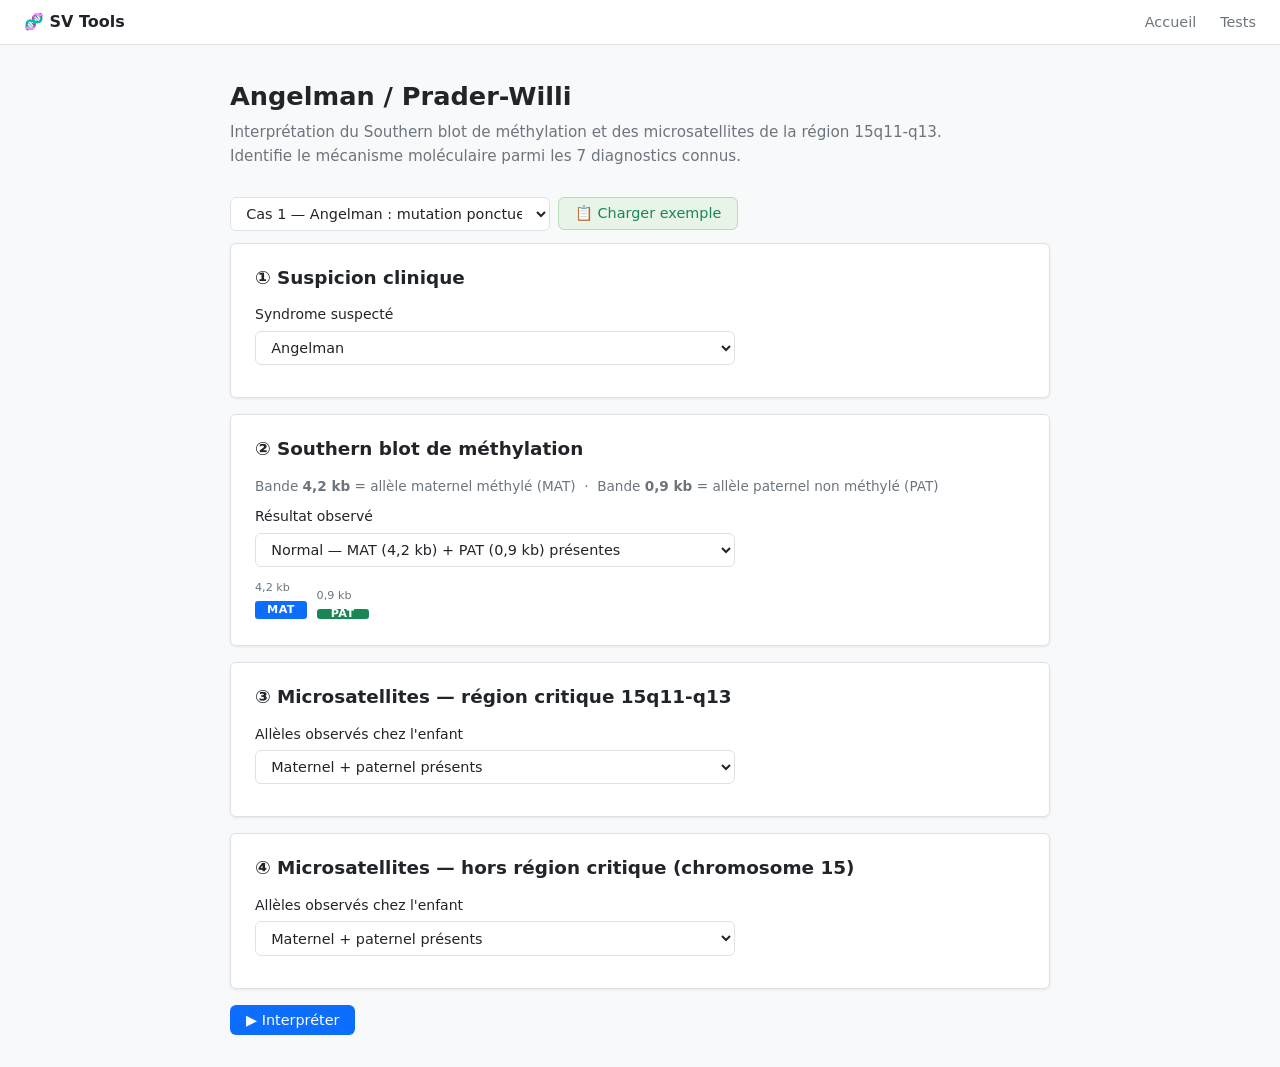
==== tools/angelman-pw/index.html @ 65243d26 "Ajout outil Angelman / Prader-Willi (logic + tests + UI)" ====
<!DOCTYPE html>
<html lang="fr">
<head>
  <meta charset="UTF-8">
  <meta name="viewport" content="width=device-width, initial-scale=1.0">
  <title>Angelman / Prader-Willi — SV Tools</title>
  <link rel="stylesheet" href="../../style.css">
  <style>
    /* ── Sélects larges ── */
    .wide-select { max-width: 480px; }

    /* ── Bande de référence (Southern) ── */
    .band-visual {
      display: flex;
      align-items: flex-end;
      gap: .6rem;
      margin: .6rem 0 .4rem;
    }
    .band {
      border-radius: 3px;
      display: flex;
      align-items: center;
      justify-content: center;
      font-size: .7rem;
      font-weight: 700;
      color: #fff;
      letter-spacing: .04em;
    }
    .band-mat { background: #0d6efd; width: 52px; height: 18px; }
    .band-pat { background: #198754; width: 52px; height: 10px; }
    .band-absent { opacity: .15; }

    /* ── Statuts diagnostics ── */
    .status-possible   { background: #d1e7dd; color: #0a3622; font-weight: 700; font-size: .78rem; }
    .status-impossible { background: #f8d7da; color: #58151c; font-weight: 700; font-size: .78rem; }
    .status-ambiguous  { background: #fff3cd; color: #664d03; font-weight: 700; font-size: .78rem; }

    /* ── Carte diagnostic principal ── */
    .diagnosis-main {
      border-left: 4px solid var(--accent);
      padding: .9rem 1.2rem;
      background: var(--surface);
      border-radius: 0 var(--radius) var(--radius) 0;
      margin-bottom: .75rem;
    }
    .diagnosis-main.confidence-high   { border-color: #198754; }
    .diagnosis-main.confidence-medium { border-color: #ffc107; }
    .diagnosis-main.confidence-low    { border-color: #adb5bd; }
    .diagnosis-name { font-size: 1.1rem; font-weight: 700; margin-bottom: .3rem; }
    .confidence-badge {
      display: inline-block;
      font-size: .72rem;
      font-weight: 700;
      padding: .15rem .5rem;
      border-radius: 20px;
      text-transform: uppercase;
      letter-spacing: .05em;
    }
    .confidence-high   { background: #d1e7dd; color: #0a3622; }
    .confidence-medium { background: #fff3cd; color: #664d03; }
    .confidence-low    { background: #f8f9fa; color: var(--text-muted); border: 1px solid var(--border); }

    /* ── Warnings ── */
    .warning-box {
      background: #fff3cd;
      border-left: 3px solid #ffc107;
      padding: .55rem .85rem;
      border-radius: 0 var(--radius) var(--radius) 0;
      font-size: .85rem;
      color: #664d03;
      margin-bottom: .5rem;
    }

    details > summary {
      cursor: pointer;
      font-size: .875rem;
      color: var(--accent);
      list-style: none;
      padding: .3rem 0;
      user-select: none;
    }
    details > summary::before { content: "▶  "; font-size: .7rem; }
    details[open] > summary::before { content: "▼  "; }
    details > summary:hover { text-decoration: underline; }
  </style>
</head>
<body>

<nav>
  <span class="nav-brand">🧬 SV Tools</span>
  <a href="../../index.html">Accueil</a>
  <a href="../../tests/run-tests.html">Tests</a>
</nav>

<main>
  <h1>Angelman / Prader-Willi</h1>
  <p class="page-subtitle">
    Interprétation du Southern blot de méthylation et des microsatellites de la région 15q11-q13.<br>
    Identifie le mécanisme moléculaire parmi les 7 diagnostics connus.
  </p>

  <!-- Boutons d'exemple -->
  <div class="btn-row" style="flex-wrap:wrap;align-items:center">
    <select id="example-select" style="max-width:320px">
      <option value="1">Cas 1 — Angelman : mutation ponctuelle UBE3A</option>
      <option value="2">Cas 2 — Angelman : disomie uniparentale paternelle</option>
      <option value="3">Cas 3 — Angelman : délétion maternelle</option>
      <option value="4">Cas 4 — Angelman : erreur d'empreinte maternelle</option>
      <option value="5">Cas 5 — Prader-Willi : disomie uniparentale maternelle</option>
      <option value="6">Cas 6 — Prader-Willi : délétion paternelle</option>
      <option value="7">Cas 7 — Prader-Willi : erreur d'empreinte paternelle</option>
      <option value="8">Cas 8 — Angelman : microsatellite non informatif</option>
    </select>
    <button class="btn btn-example" onclick="loadExample()">📋 Charger exemple</button>
  </div>

  <!-- ① Suspicion clinique ───────────────────────────────────────────────── -->
  <div class="card">
    <h2>① Suspicion clinique</h2>
    <div class="input-group">
      <label for="clinical-suspicion">Syndrome suspecté</label>
      <select id="clinical-suspicion" class="wide-select">
        <option value="Angelman">Angelman</option>
        <option value="Prader-Willi">Prader-Willi</option>
        <option value="unknown">Inconnu / non précisé</option>
      </select>
    </div>
  </div>

  <!-- ② Southern blot ────────────────────────────────────────────────────── -->
  <div class="card">
    <h2>② Southern blot de méthylation</h2>
    <p class="text-muted" style="font-size:.85rem;margin-bottom:.6rem">
      Bande <strong>4,2 kb</strong> = allèle maternel méthylé (MAT) &nbsp;·&nbsp;
      Bande <strong>0,9 kb</strong> = allèle paternel non méthylé (PAT)
    </p>
    <div class="input-group">
      <label for="southern">Résultat observé</label>
      <select id="southern" class="wide-select" onchange="updateBandVisual()">
        <option value="normal">Normal — MAT (4,2 kb) + PAT (0,9 kb) présentes</option>
        <option value="mat_absent_pat_only">MAT absente — PAT (0,9 kb) seule → profil Angelman</option>
        <option value="pat_absent_mat_only">PAT absente — MAT (4,2 kb) seule → profil Prader-Willi</option>
        <option value="unknown">Inconnu / non disponible</option>
      </select>
    </div>
    <!-- Représentation visuelle des bandes -->
    <div class="band-visual" id="band-visual">
      <div>
        <div class="text-muted" style="font-size:.7rem;margin-bottom:.25rem">4,2 kb</div>
        <div class="band band-mat" id="band-mat">MAT</div>
      </div>
      <div>
        <div class="text-muted" style="font-size:.7rem;margin-bottom:.25rem">0,9 kb</div>
        <div class="band band-pat" id="band-pat">PAT</div>
      </div>
    </div>
  </div>

  <!-- ③ Microsatellites région critique ──────────────────────────────────── -->
  <div class="card">
    <h2>③ Microsatellites — région critique 15q11-q13</h2>
    <div class="input-group">
      <label for="critical-micro">Allèles observés chez l'enfant</label>
      <select id="critical-micro" class="wide-select">
        <option value="maternal_and_paternal">Maternel + paternel présents</option>
        <option value="paternal_only">Paternel uniquement</option>
        <option value="maternal_only">Maternel uniquement</option>
        <option value="non_informative">Non informatif (allèles parentaux de même taille)</option>
        <option value="unknown">Inconnu / non disponible</option>
      </select>
    </div>
  </div>

  <!-- ④ Microsatellites hors région critique ─────────────────────────────── -->
  <div class="card">
    <h2>④ Microsatellites — hors région critique (chromosome 15)</h2>
    <div class="input-group">
      <label for="outside-micro">Allèles observés chez l'enfant</label>
      <select id="outside-micro" class="wide-select">
        <option value="maternal_and_paternal">Maternel + paternel présents</option>
        <option value="paternal_only">Paternel uniquement</option>
        <option value="maternal_only">Maternel uniquement</option>
        <option value="non_informative">Non informatif (allèles parentaux de même taille)</option>
        <option value="unknown">Inconnu / non disponible</option>
      </select>
    </div>
  </div>

  <!-- Action ────────────────────────────────────────────────────────────── -->
  <div class="btn-row">
    <button class="btn btn-primary" onclick="calculate()">▶ Interpréter</button>
  </div>

  <div id="error-area" class="hidden"></div>
  <div id="results-area" class="hidden"></div>

</main>

<script src="logic.js"></script>
<script src="ui.js"></script>
</body>
</html>
---- style.css ----
/* ─── Reset & base ──────────────────────────────────────────────────── */
*, *::before, *::after { box-sizing: border-box; margin: 0; padding: 0; }

:root {
  --bg:          #f8f9fa;
  --surface:     #ffffff;
  --border:      #dee2e6;
  --text:        #212529;
  --text-muted:  #6c757d;
  --accent:      #0d6efd;
  --accent-hover:#0b5ed7;
  --highlight:   #fff3cd;   /* valeur clé dans les tableaux */
  --highlight-border: #ffc107;
  --step-num-bg: #0d6efd;
  --step-num-fg: #ffffff;
  --success:     #198754;
  --danger:      #dc3545;
  --radius:      6px;
  --shadow:      0 1px 3px rgba(0,0,0,.08);
}

html { font-size: 16px; }

body {
  font-family: system-ui, -apple-system, "Segoe UI", sans-serif;
  background: var(--bg);
  color: var(--text);
  line-height: 1.55;
  min-height: 100vh;
}

/* ─── Nav ───────────────────────────────────────────────────────────── */
nav {
  background: var(--surface);
  border-bottom: 1px solid var(--border);
  padding: .6rem 1.5rem;
  display: flex;
  align-items: center;
  gap: 1.5rem;
  font-size: .9rem;
}
nav a {
  color: var(--text-muted);
  text-decoration: none;
  transition: color .15s;
}
nav a:hover, nav a.active { color: var(--accent); }
nav .nav-brand {
  font-weight: 700;
  font-size: 1rem;
  color: var(--text);
  margin-right: auto;
}

/* ─── Page wrapper ──────────────────────────────────────────────────── */
main {
  max-width: 860px;
  margin: 2rem auto;
  padding: 0 1.25rem;
}

h1 { font-size: 1.6rem; margin-bottom: .3rem; }
h2 { font-size: 1.15rem; margin-bottom: .75rem; color: var(--text); }
h3 { font-size: 1rem; font-weight: 600; }

.page-subtitle {
  color: var(--text-muted);
  font-size: .95rem;
  margin-bottom: 1.75rem;
}

/* ─── Cards ─────────────────────────────────────────────────────────── */
.card {
  background: var(--surface);
  border: 1px solid var(--border);
  border-radius: var(--radius);
  padding: 1.25rem 1.5rem;
  box-shadow: var(--shadow);
  margin-bottom: 1rem;
}

/* ─── Numbered step ─────────────────────────────────────────────────── */
.step {
  background: var(--surface);
  border: 1px solid var(--border);
  border-radius: var(--radius);
  padding: 1rem 1.25rem;
  margin-bottom: .75rem;
  box-shadow: var(--shadow);
}

.step-header {
  display: flex;
  align-items: flex-start;
  gap: .75rem;
  margin-bottom: .6rem;
}

.step-num {
  background: var(--step-num-bg);
  color: var(--step-num-fg);
  font-weight: 700;
  font-size: .8rem;
  min-width: 1.6rem;
  height: 1.6rem;
  border-radius: 50%;
  display: flex;
  align-items: center;
  justify-content: center;
  flex-shrink: 0;
  margin-top: .1rem;
}

.step-title { font-weight: 600; font-size: 1rem; }
.step-desc  { color: var(--text-muted); font-size: .88rem; margin-bottom: .6rem; }

/* ─── Inputs ────────────────────────────────────────────────────────── */
.input-group { display: flex; flex-direction: column; gap: .3rem; margin-bottom: .75rem; }
.input-group label { font-size: .875rem; font-weight: 500; }

input[type="text"], input[type="number"], textarea, select {
  border: 1px solid var(--border);
  border-radius: var(--radius);
  padding: .45rem .7rem;
  font-size: .9rem;
  font-family: inherit;
  width: 100%;
  background: var(--surface);
  color: var(--text);
  transition: border-color .15s;
}
input:focus, textarea:focus, select:focus {
  outline: none;
  border-color: var(--accent);
  box-shadow: 0 0 0 3px rgba(13,110,253,.15);
}
textarea { resize: vertical; min-height: 80px; font-family: "Courier New", monospace; }

/* ─── Buttons ───────────────────────────────────────────────────────── */
.btn {
  display: inline-flex;
  align-items: center;
  gap: .4rem;
  padding: .45rem 1rem;
  border: none;
  border-radius: var(--radius);
  font-size: .9rem;
  font-family: inherit;
  font-weight: 500;
  cursor: pointer;
  transition: background .15s, opacity .15s;
}
.btn-primary   { background: var(--accent);  color: #fff; }
.btn-primary:hover { background: var(--accent-hover); }
.btn-secondary { background: #e9ecef; color: var(--text); }
.btn-secondary:hover { background: #dee2e6; }
.btn-example   { background: #e8f4e8; color: var(--success); border: 1px solid #b8ddb8; }
.btn-example:hover { background: #d4edda; }
.btn-show-all  { background: #fff3cd; color: #664d03; border: 1px solid var(--highlight-border); }
.btn-show-all:hover { background: #ffe69c; }

.btn-row {
  display: flex;
  flex-wrap: wrap;
  gap: .5rem;
  margin: .75rem 0;
}

/* ─── Tables ────────────────────────────────────────────────────────── */
.table-wrapper { overflow-x: auto; margin: .5rem 0; }

table {
  border-collapse: collapse;
  font-size: .875rem;
  min-width: 100%;
}
th, td {
  border: 1px solid var(--border);
  padding: .4rem .7rem;
  text-align: center;
}
th {
  background: #f1f3f5;
  font-weight: 600;
  color: var(--text-muted);
  font-size: .8rem;
  text-transform: uppercase;
  letter-spacing: .03em;
}
td:first-child { font-weight: 600; text-align: left; background: #f8f9fa; }

/* Valeur clé mise en évidence */
td.highlight {
  background: var(--highlight);
  font-weight: 700;
  color: #664d03;
  border-color: var(--highlight-border);
}

/* ─── Result / info boxes ───────────────────────────────────────────── */
.result-value {
  display: inline-block;
  background: var(--highlight);
  color: #664d03;
  font-weight: 700;
  padding: .1rem .45rem;
  border-radius: 4px;
  font-size: 1em;
}

.info-box {
  background: #e7f3fe;
  border-left: 3px solid var(--accent);
  padding: .6rem .9rem;
  border-radius: 0 var(--radius) var(--radius) 0;
  font-size: .875rem;
  margin: .5rem 0;
}

.formula {
  font-family: "Courier New", monospace;
  background: #f1f3f5;
  border: 1px solid var(--border);
  border-radius: 4px;
  padding: .3rem .6rem;
  font-size: .875rem;
  display: inline-block;
}

/* ─── Tool grid (homepage) ──────────────────────────────────────────── */
.tool-grid {
  display: grid;
  grid-template-columns: repeat(auto-fill, minmax(240px, 1fr));
  gap: 1rem;
  margin-top: 1.5rem;
}

.tool-card {
  background: var(--surface);
  border: 1px solid var(--border);
  border-radius: var(--radius);
  padding: 1.1rem 1.25rem;
  text-decoration: none;
  color: var(--text);
  box-shadow: var(--shadow);
  transition: border-color .15s, box-shadow .15s;
  display: block;
}
.tool-card:hover {
  border-color: var(--accent);
  box-shadow: 0 2px 8px rgba(13,110,253,.12);
}
.tool-card-icon { font-size: 1.4rem; margin-bottom: .4rem; }
.tool-card-title { font-weight: 600; font-size: .95rem; margin-bottom: .25rem; }
.tool-card-desc  { font-size: .82rem; color: var(--text-muted); }
.tool-card-badge {
  display: inline-block;
  font-size: .7rem;
  padding: .1rem .45rem;
  border-radius: 20px;
  margin-top: .5rem;
  font-weight: 600;
  letter-spacing: .03em;
}
.badge-ready   { background: #d1e7dd; color: var(--success); }
.badge-soon    { background: #f8f9fa; color: var(--text-muted); border: 1px solid var(--border); }

/* ─── Hidden / show-all ─────────────────────────────────────────────── */
.steps-container .step { display: none; }
.steps-container .step.visible { display: block; }
.steps-container.show-all .step { display: block; }

/* ─── Error ─────────────────────────────────────────────────────────── */
.error-box {
  background: #f8d7da;
  border-left: 3px solid var(--danger);
  padding: .6rem .9rem;
  border-radius: 0 var(--radius) var(--radius) 0;
  font-size: .875rem;
  color: #842029;
}

/* ─── Utilities ─────────────────────────────────────────────────────── */
.mt-1 { margin-top: .5rem; }
.mt-2 { margin-top: 1rem; }
.text-muted { color: var(--text-muted); font-size: .875rem; }
.mono { font-family: "Courier New", monospace; }
.hidden { display: none !important; }
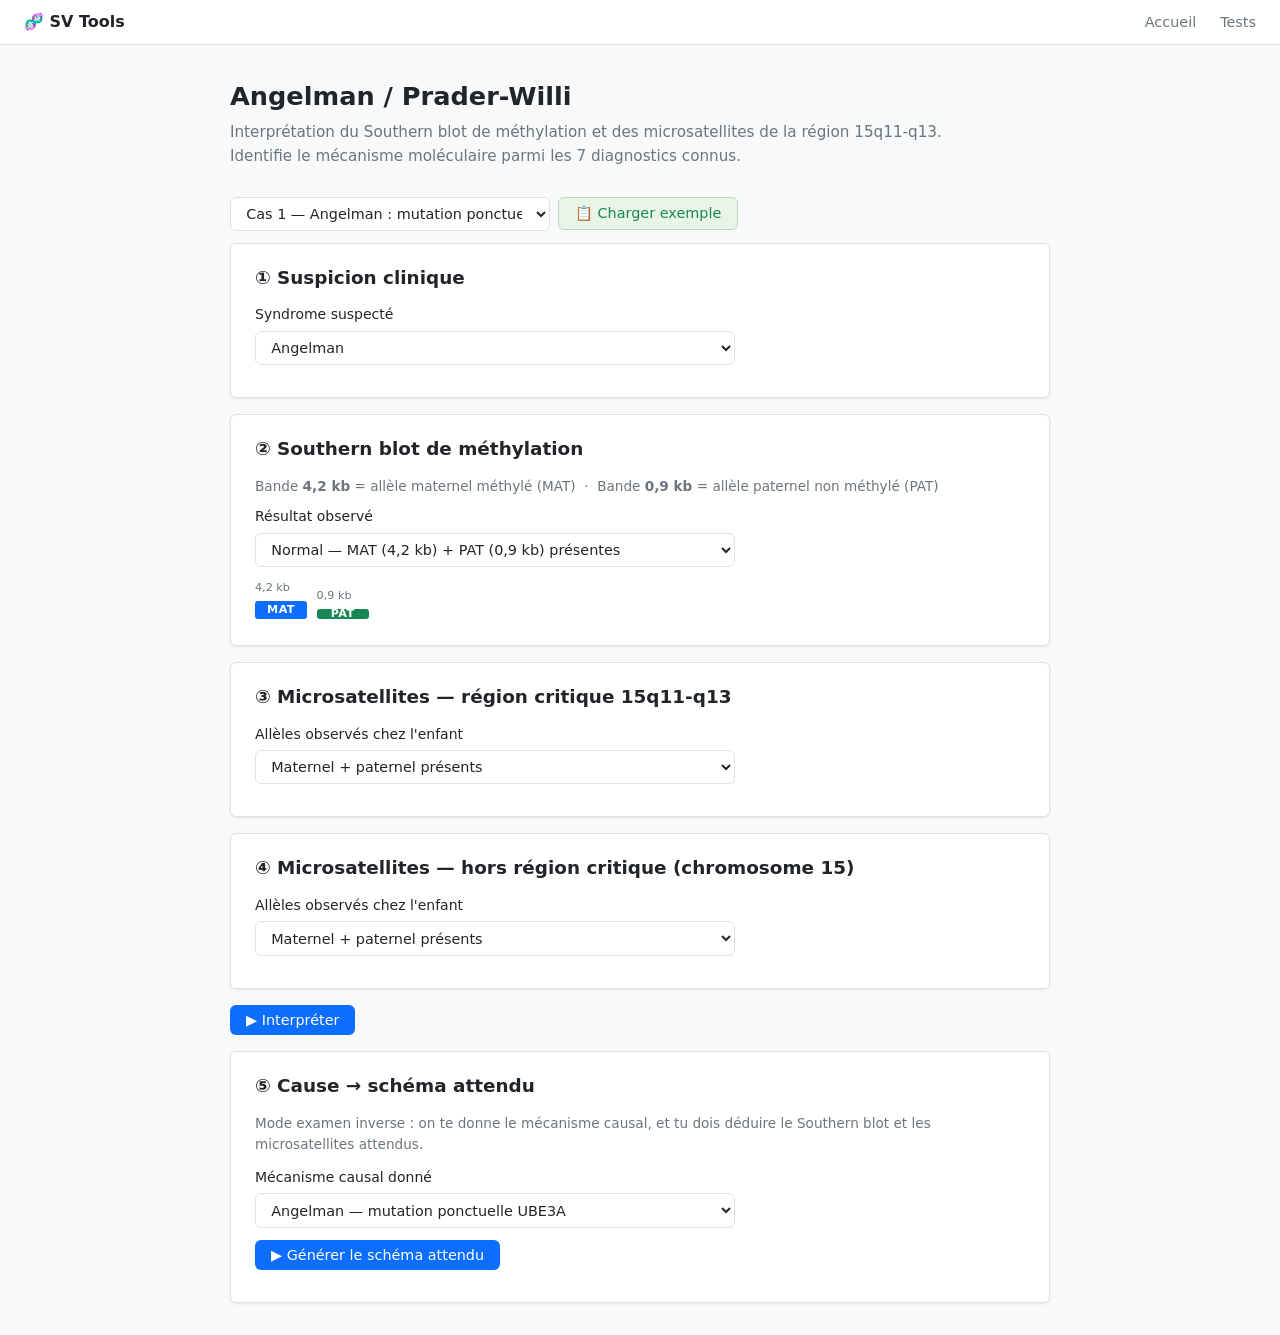
==== commit 341c2fa6: "Add reverse Angelman/Prader pattern mode" ====
--- a/tools/angelman-pw/index.html
+++ b/tools/angelman-pw/index.html
@@ -29,6 +29,9 @@
     .band-mat { background: #0d6efd; width: 52px; height: 18px; }
     .band-pat { background: #198754; width: 52px; height: 10px; }
     .band-absent { opacity: .15; }
+    .band-visual.compact { margin:.2rem 0; gap:.8rem; }
+    .band-visual.compact .band-mat,
+    .band-visual.compact .band-pat { width: 64px; }
 
     /* ── Statuts diagnostics ── */
     .status-possible   { background: #d1e7dd; color: #0a3622; font-weight: 700; font-size: .78rem; }
@@ -82,6 +85,57 @@
     details > summary::before { content: "▶  "; font-size: .7rem; }
     details[open] > summary::before { content: "▼  "; }
     details > summary:hover { text-decoration: underline; }
+
+    .reverse-grid {
+      display: grid;
+      grid-template-columns: 1.1fr .9fr;
+      gap: 1rem;
+      align-items: start;
+    }
+    @media (max-width: 820px) {
+      .reverse-grid { grid-template-columns: 1fr; }
+    }
+    .reverse-box {
+      border: 1px solid var(--border);
+      background: var(--surface);
+      border-radius: var(--radius);
+      padding: .9rem 1rem;
+    }
+    .reverse-box-title {
+      font-size: .82rem;
+      font-weight: 700;
+      text-transform: uppercase;
+      letter-spacing: .05em;
+      color: var(--text-muted);
+      margin-bottom: .55rem;
+    }
+    .marker-visual {
+      display: flex;
+      flex-wrap: wrap;
+      gap: .45rem;
+      margin: .35rem 0 .2rem;
+    }
+    .marker-pill {
+      display: inline-flex;
+      align-items: center;
+      justify-content: center;
+      min-width: 78px;
+      padding: .28rem .55rem;
+      border-radius: 999px;
+      font-size: .74rem;
+      font-weight: 700;
+      border: 1px solid transparent;
+    }
+    .marker-mat { background: #dbeafe; color: #1d4ed8; border-color: #93c5fd; }
+    .marker-pat { background: #dcfce7; color: #15803d; border-color: #86efac; }
+    .marker-missing { background: #f8fafc; color: #94a3b8; border-color: #cbd5e1; text-decoration: line-through; }
+    .reverse-summary {
+      border-left: 4px solid var(--accent);
+      padding: .85rem 1rem;
+      background: var(--surface);
+      border-radius: 0 var(--radius) var(--radius) 0;
+      margin-bottom: .8rem;
+    }
   </style>
 </head>
 <body>
@@ -194,6 +248,31 @@
   <div id="error-area" class="hidden"></div>
   <div id="results-area" class="hidden"></div>
 
+  <!-- ⑤ Cause -> schéma attendu ─────────────────────────────────────────── -->
+  <div class="card" style="margin-top:1rem">
+    <h2>⑤ Cause → schéma attendu</h2>
+    <p class="text-muted" style="font-size:.85rem;margin-bottom:.75rem">
+      Mode examen inverse : on te donne le mécanisme causal, et tu dois déduire le Southern blot
+      et les microsatellites attendus.
+    </p>
+    <div class="input-group">
+      <label for="reverse-diagnosis">Mécanisme causal donné</label>
+      <select id="reverse-diagnosis" class="wide-select">
+        <option value="angelman_ube3a">Angelman — mutation ponctuelle UBE3A</option>
+        <option value="angelman_upd_pat">Angelman — disomie uniparentale paternelle</option>
+        <option value="angelman_del_mat">Angelman — délétion maternelle</option>
+        <option value="angelman_imprint_mat">Angelman — erreur d'empreinte maternelle</option>
+        <option value="pw_upd_mat">Prader-Willi — disomie uniparentale maternelle</option>
+        <option value="pw_del_pat">Prader-Willi — délétion paternelle</option>
+        <option value="pw_imprint_pat">Prader-Willi — erreur d'empreinte paternelle</option>
+      </select>
+    </div>
+    <div class="btn-row">
+      <button class="btn btn-primary" onclick="generateExpectedPattern()">▶ Générer le schéma attendu</button>
+    </div>
+    <div id="reverse-results" class="hidden"></div>
+  </div>
+
 </main>
 
 <script src="logic.js"></script>
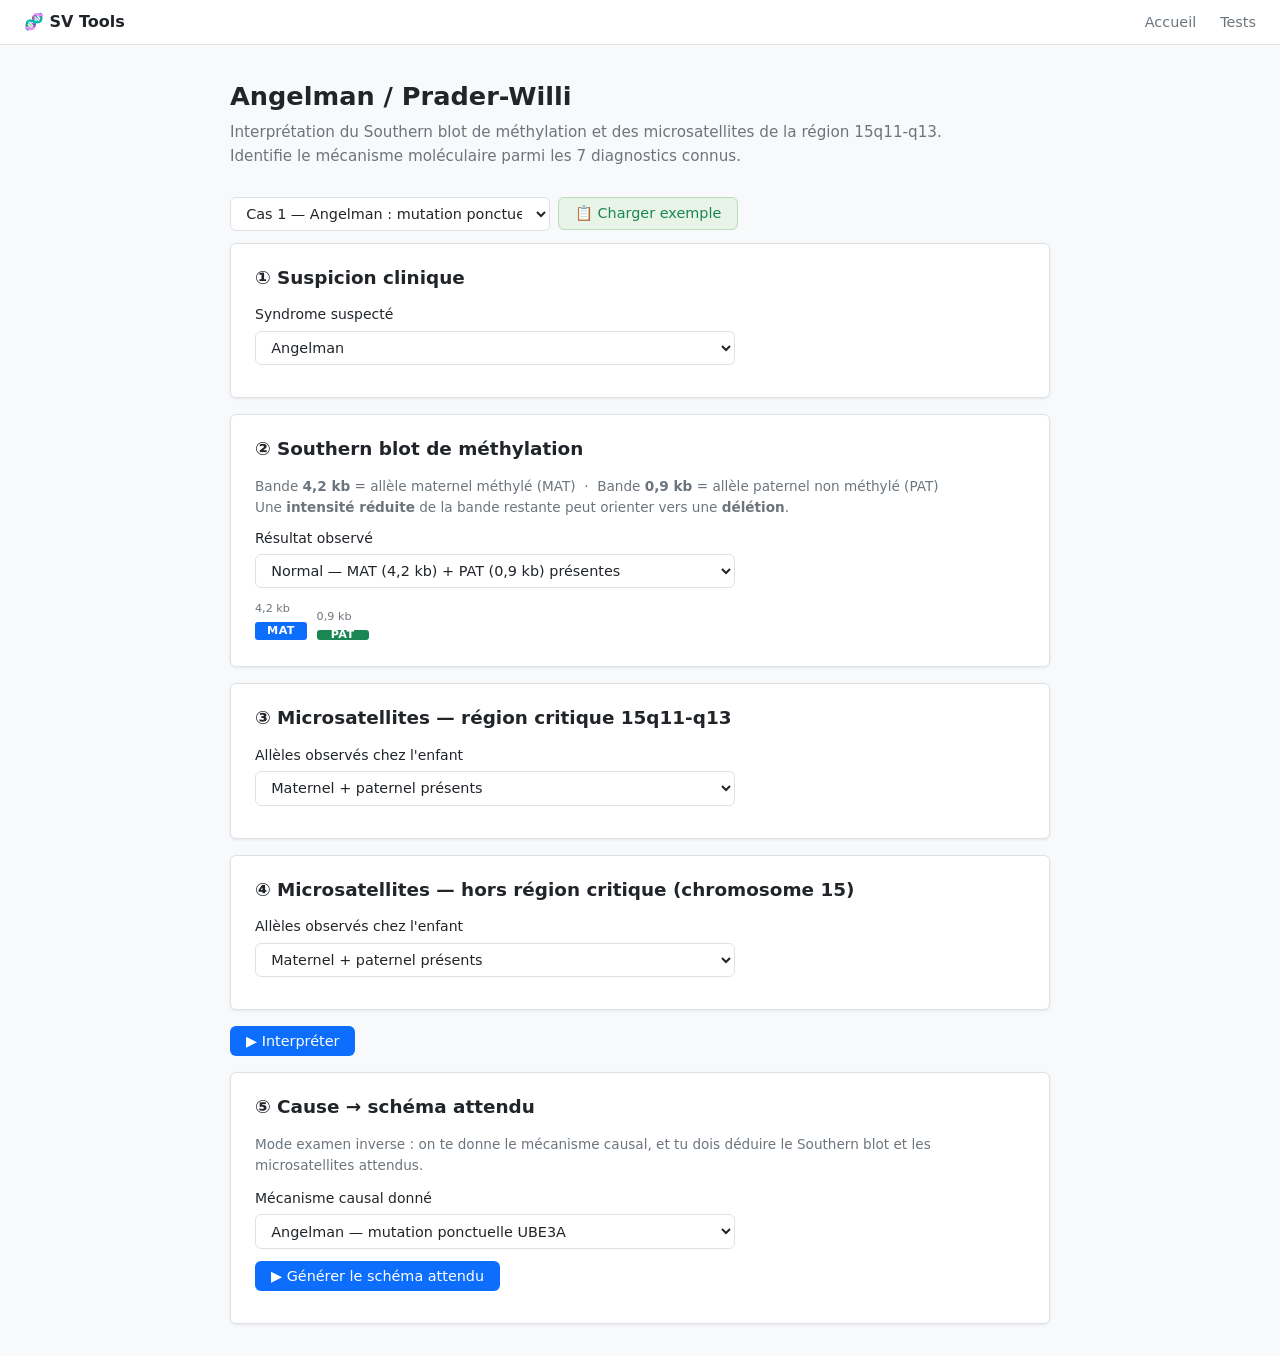
==== commit 1f2a1167: "Refine Angelman Southern logic and schemas" ====
--- a/tools/angelman-pw/index.html
+++ b/tools/angelman-pw/index.html
@@ -135,6 +135,21 @@
       background: var(--surface);
       border-radius: 0 var(--radius) var(--radius) 0;
       margin-bottom: .8rem;
+    }
+    .schema-caption {
+      font-size: .76rem;
+      color: var(--text-muted);
+      margin-top: .35rem;
+    }
+    .exam-schema {
+      width: 100%;
+      max-width: 100%;
+      height: auto;
+      display: block;
+      margin-top: .6rem;
+      background: #fff;
+      border: 1px solid var(--border);
+      border-radius: 8px;
     }
   </style>
 </head>
@@ -186,14 +201,17 @@
     <h2>② Southern blot de méthylation</h2>
     <p class="text-muted" style="font-size:.85rem;margin-bottom:.6rem">
       Bande <strong>4,2 kb</strong> = allèle maternel méthylé (MAT) &nbsp;·&nbsp;
-      Bande <strong>0,9 kb</strong> = allèle paternel non méthylé (PAT)
+      Bande <strong>0,9 kb</strong> = allèle paternel non méthylé (PAT)<br>
+      Une <strong>intensité réduite</strong> de la bande restante peut orienter vers une <strong>délétion</strong>.
     </p>
     <div class="input-group">
       <label for="southern">Résultat observé</label>
       <select id="southern" class="wide-select" onchange="updateBandVisual()">
         <option value="normal">Normal — MAT (4,2 kb) + PAT (0,9 kb) présentes</option>
-        <option value="mat_absent_pat_only">MAT absente — PAT (0,9 kb) seule → profil Angelman</option>
-        <option value="pat_absent_mat_only">PAT absente — MAT (4,2 kb) seule → profil Prader-Willi</option>
+        <option value="mat_absent_pat_only">MAT absente — PAT (0,9 kb) seule, intensité non réduite → Angelman (UPD / empreinte)</option>
+        <option value="mat_absent_pat_only_reduced_intensity">MAT absente — PAT (0,9 kb) seule, intensité réduite (~50 %) → Angelman par délétion maternelle</option>
+        <option value="pat_absent_mat_only">PAT absente — MAT (4,2 kb) seule, intensité non réduite → Prader-Willi (UPD / empreinte)</option>
+        <option value="pat_absent_mat_only_reduced_intensity">PAT absente — MAT (4,2 kb) seule, intensité réduite (~50 %) → Prader-Willi par délétion paternelle</option>
         <option value="unknown">Inconnu / non disponible</option>
       </select>
     </div>
